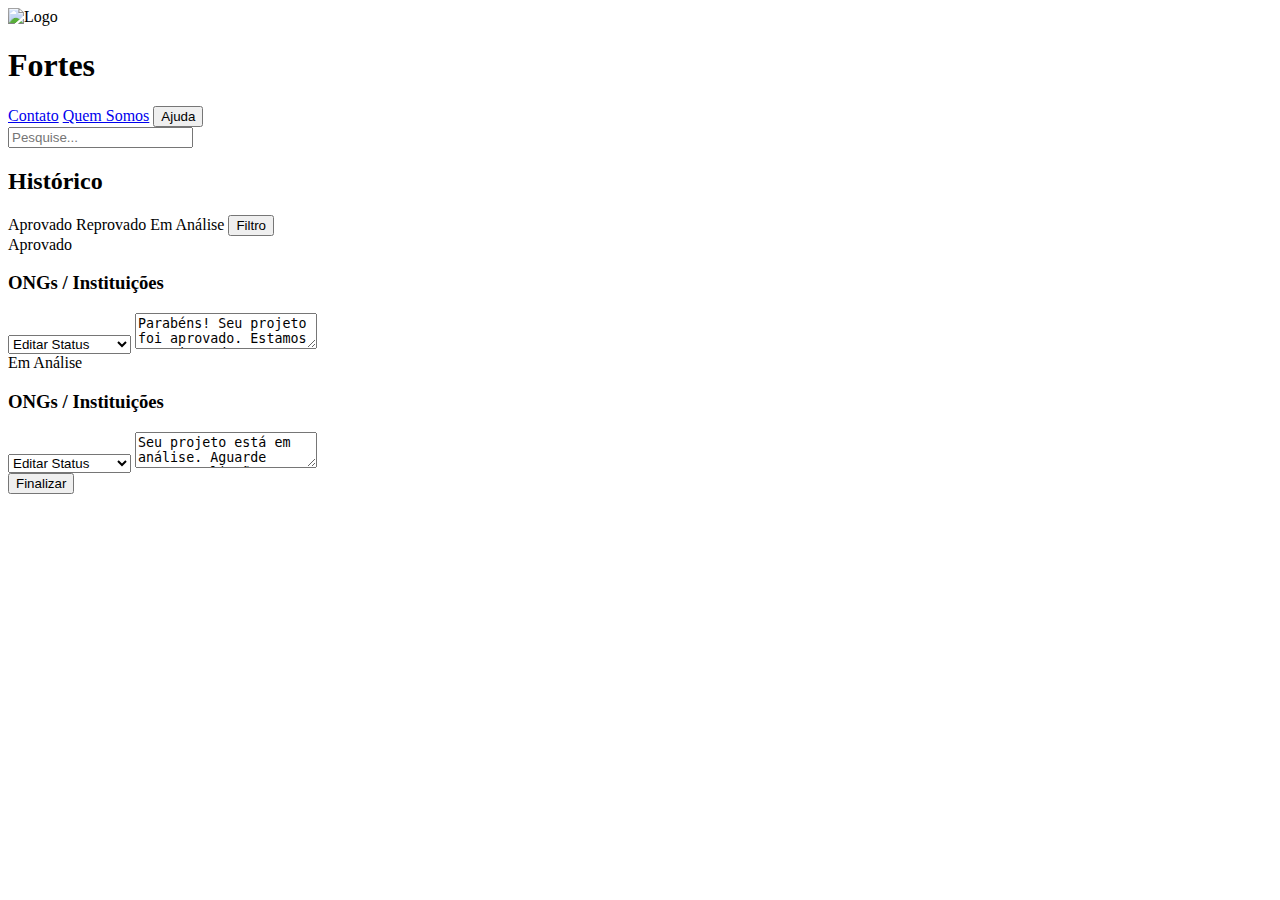
==== projetofortesfigmapage/admstatus.html @ 0c8343a8 "Add files via upload" ====
<!DOCTYPE html>
<html lang="pt-br">

<head>
    <meta charset="UTF-8">
    <meta name="viewport" content="width=device-width, initial-scale=1.0">
    <title>Fortes</title>
    <link rel="stylesheet" href="../css/admstatus.css">
    <link rel="shortcut icon" href="../Imagens/Icon.png" type="image/x-icon">
</head>
<body>
    <header class="header">
        <div class="logo">
            <img src="../Imagens/Icon.png" alt="Logo" class="logo-img">
            <h1>Fortes</h1>
        </div>
        <nav class="menu">
            <a href="#">Contato</a>
            <a href="#">Quem Somos</a>
            <button class="ajuda">Ajuda</button>
        </nav>
    </header>
  
    <main>
      <div class="search-bar">
        <input type="text" placeholder="Pesquise...">
      </div>
      <h2>Histórico</h2>
      <div class="filters">
        <span><span class="status-dot approved"></span> Aprovado</span>
        <span><span class="status-dot rejected"></span> Reprovado</span>
        <span><span class="status-dot pending"></span> Em Análise</span>
        <button class="filter-btn">Filtro</button>
      </div>
  
      <div class="project-card">
        <div class="status"><span class="status-dot approved"></span> Aprovado</div>
        <h3>ONGs / Instituições</h3>
        <div class="actions">
          <select>
            <option>Editar Status</option>
            <option>Reprovar Projeto</option>
            <option>Aprovar Projeto</option>
          </select>
          <textarea >Parabéns! Seu projeto foi aprovado. Estamos entusiasmados com o seu potencial e ansiosos para acompanhar os próximos passos dessa jornada de sucesso!</textarea>
        </div>
      </div>
  
      <div class="project-card">
        <div class="status"><span class="status-dot pending"></span> Em Análise</div>
        <h3>ONGs / Instituições</h3>
        <div class="actions">
          <select>
            <option>Editar Status</option>
            <option>Reprovar Projeto</option>
            <option>Aprovar Projeto</option>
          </select>
          <textarea >Seu projeto está em análise. Aguarde nossa avaliação.</textarea>
        </div>
      </div>
  
      <button class="load-more">Finalizar</button>
    </main>
  </body>
  </html>
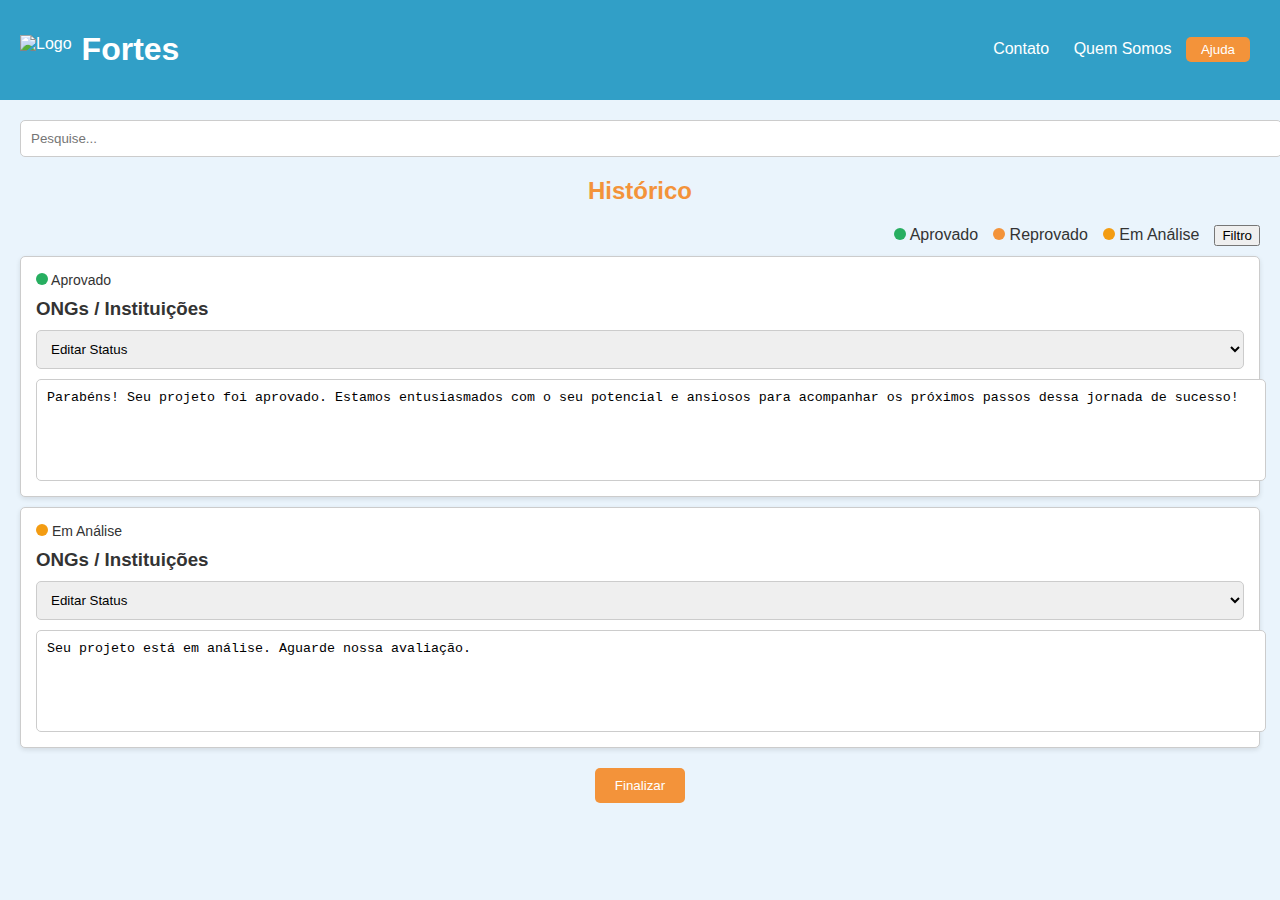
==== commit f112fb22: "Update admstatus.html" ====
--- a/projetofortesfigmapage/admstatus.html
+++ b/projetofortesfigmapage/admstatus.html
@@ -5,13 +5,13 @@
     <meta charset="UTF-8">
     <meta name="viewport" content="width=device-width, initial-scale=1.0">
     <title>Fortes</title>
-    <link rel="stylesheet" href="../css/admstatus.css">
-    <link rel="shortcut icon" href="../Imagens/Icon.png" type="image/x-icon">
+    <link rel="stylesheet" href="./css/admstatus.css">
+    <link rel="shortcut icon" href="./Imagens/Icon.png" type="image/x-icon">
 </head>
 <body>
     <header class="header">
         <div class="logo">
-            <img src="../Imagens/Icon.png" alt="Logo" class="logo-img">
+            <img src="./Imagens/Icon.png" alt="Logo" class="logo-img">
             <h1>Fortes</h1>
         </div>
         <nav class="menu">
@@ -62,4 +62,4 @@
       <button class="load-more">Finalizar</button>
     </main>
   </body>
-  </html>+  </html>
--- a/projetofortesfigmapage/css/admstatus.css
+++ b/projetofortesfigmapage/css/admstatus.css
@@ -0,0 +1,145 @@
+body {
+    font-family: 'Arial', sans-serif;
+    margin: 0;
+    padding: 0;
+    background-color: #eaf4fc;
+    color: #333;
+  }
+  
+  header {
+    display: flex;
+    justify-content: space-between;
+    align-items: center;
+    padding: 10px 20px;
+    background-color: #319fc7;
+    color: white;
+  }
+  
+  header .logo {
+    display: flex;
+    align-items: center;
+  }
+  
+  header .logo img {
+    height: 30px;
+    margin-right: 10px;
+  }
+  
+  header nav a {
+    margin: 0 10px;
+    text-decoration: none;
+    color: white;
+  }
+  
+  header .user-controls {
+    display: flex;
+    align-items: center;
+  }
+  
+  header .ajuda {
+    background-color: #f3933a;
+    color: white;
+    border: none;
+    padding: 5px 15px;
+    border-radius: 5px;
+    margin-right: 10px;
+    cursor: pointer;
+  }
+  header .user {
+    background-color: white;
+    color: #007bff;
+    padding: 5px 10px;
+    border-radius: 50%;
+    text-align: center;
+  }
+  
+  main {
+    padding: 20px;
+  }
+  
+  .search-bar input {
+    width: 100%;
+    padding: 10px;
+    border: 1px solid #ccc;
+    border-radius: 5px;
+  }
+  
+  h2 {
+    text-align: center;
+    color: #f3933a;
+  }
+  
+  .filters {
+    display: flex;
+    justify-content: flex-end;
+    align-items: center;
+    margin: 10px 0;
+    gap: 15px;
+  }
+  
+  .status-dot {
+    display: inline-block;
+    width: 12px;
+    height: 12px;
+    border-radius: 50%;
+  }
+  
+  .approved {
+    background-color: #27ae60;
+  }
+  
+  .rejected {
+    background-color: #f3933a;
+  }
+  
+  .pending {
+    background-color: #f39c12;
+  }
+  
+  .project-card {
+    background-color: white;
+    border: 1px solid #ccc;
+    border-radius: 5px;
+    padding: 15px;
+    margin-bottom: 10px;
+    box-shadow: 0 2px 5px rgba(0, 0, 0, 0.1);
+  }
+  
+  .project-card .status {
+    font-size: 14px;
+    margin-bottom: 10px;
+  }
+  
+  .project-card h3 {
+    margin: 0 0 10px;
+  }
+  
+  .actions {
+    display: flex;
+    flex-direction: column;
+    gap: 10px;
+  }
+  
+  .actions select, 
+  .actions textarea {
+    width: 100%;
+    padding: 10px;
+    border: 1px solid #ccc;
+    border-radius: 5px;
+  }
+  
+  textarea {
+    resize: none;
+    height: 80px;
+  }
+  
+  .load-more {
+    display: block;
+    margin: 20px auto;
+    background-color: #f3933a;
+    color: white;
+    padding: 10px 20px;
+    border: none;
+    border-radius: 5px;
+    cursor: pointer;
+  }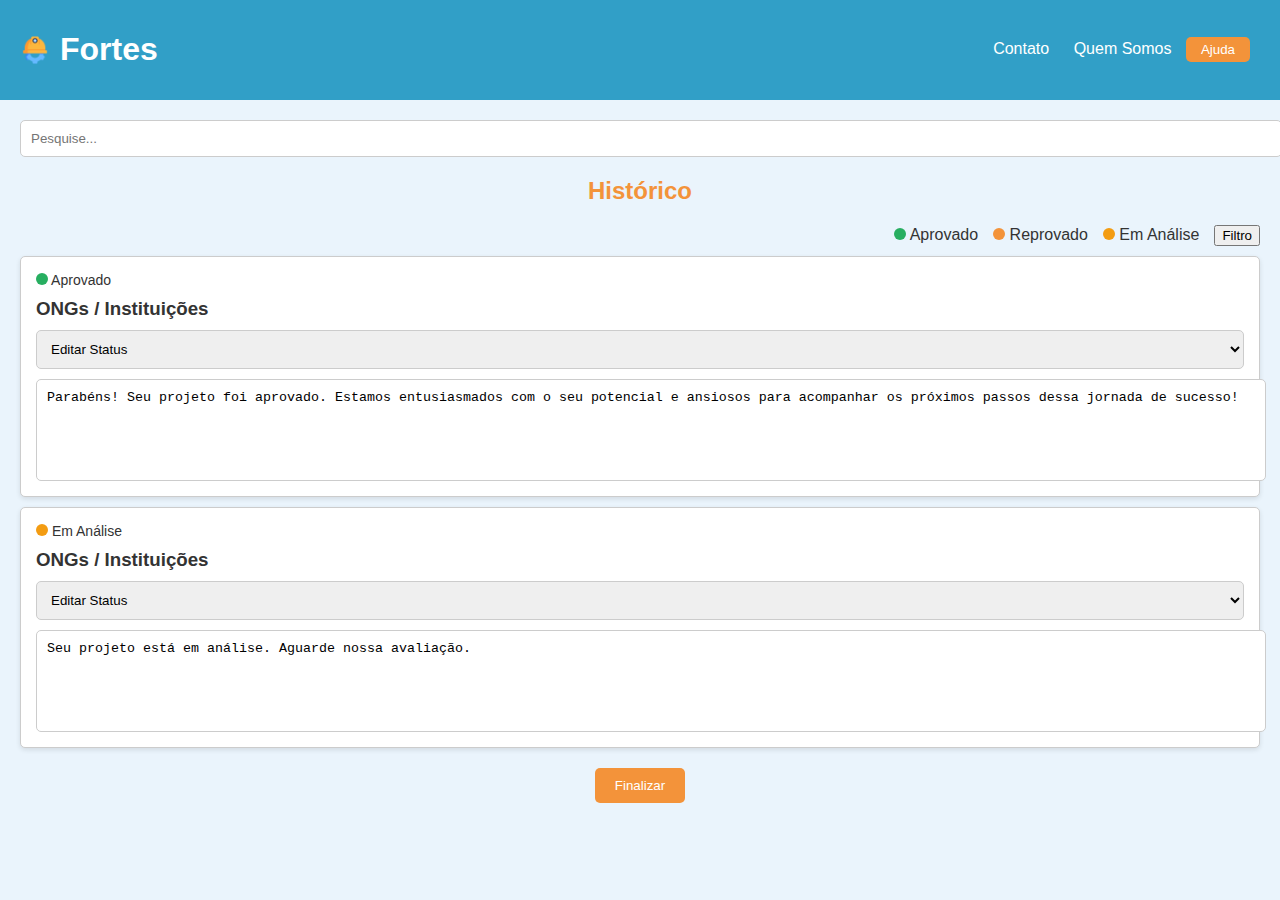
==== commit 5ab4a131: "Update admstatus.html" ====
--- a/projetofortesfigmapage/admstatus.html
+++ b/projetofortesfigmapage/admstatus.html
@@ -6,12 +6,12 @@
     <meta name="viewport" content="width=device-width, initial-scale=1.0">
     <title>Fortes</title>
     <link rel="stylesheet" href="./css/admstatus.css">
-    <link rel="shortcut icon" href="./Imagens/Icon.png" type="image/x-icon">
+    <link rel="shortcut icon" href="./imagens/Icon.png" type="image/x-icon">
 </head>
 <body>
     <header class="header">
         <div class="logo">
-            <img src="./Imagens/Icon.png" alt="Logo" class="logo-img">
+            <img src="./imagens/Icon.png" alt="Logo" class="logo-img">
             <h1>Fortes</h1>
         </div>
         <nav class="menu">
